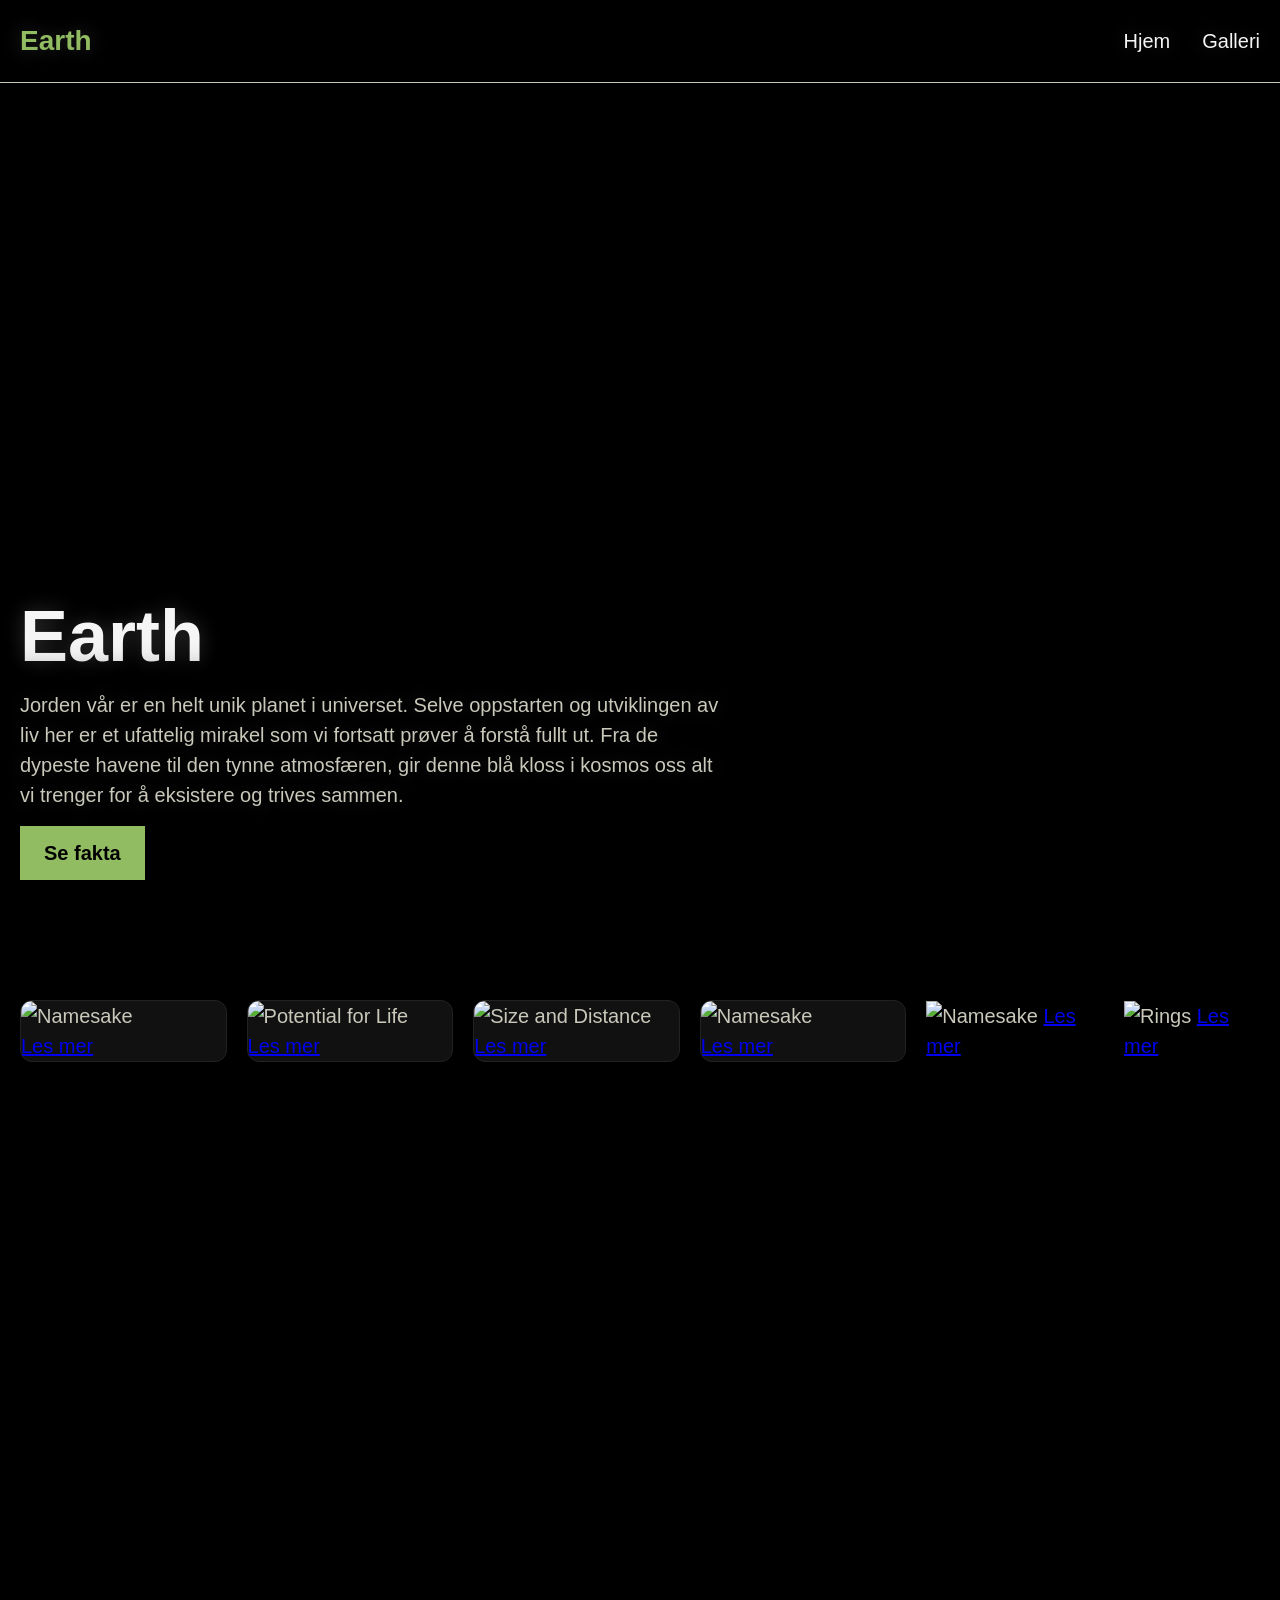
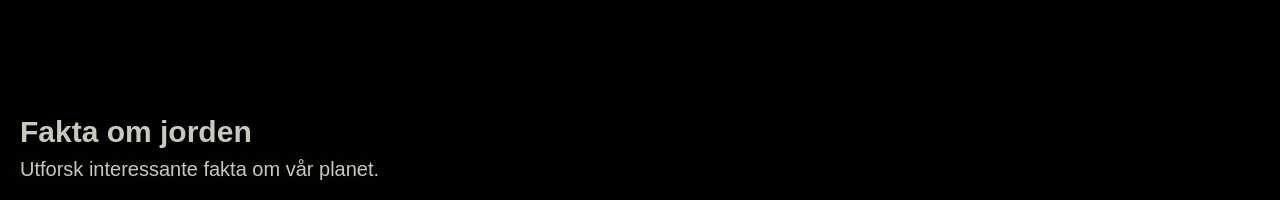
==== index.html @ 959f9c46 "Initial commit" ====
<!DOCTYPE html>
<html lang="en">
<head>
    <meta charset="UTF-8">
    <meta name="viewport" content="width=device-width, initial-scale=1.0">
    <title>Planets web</title>
    <link rel="stylesheet" href="style.css">
    <link rel="preconnect" href="https://fonts.googleapis.com">
    <link rel="preconnect" href="https://fonts.gstatic.com" crossorigin>
    <link href="https://fonts.googleapis.com/css2?family=Bebas+Neue&display=swap" rel="stylesheet">
</head>
<body>
    <header id="home">
            <div class="content">
                <a class="logo" href="#home">Earth</a>
                <nav>
                    <ul class="menu">
                        <li><a href="#home">Hjem</a></li>
                        <li><a href="#gallery">Galleri</a></li>
                    </ul>
                </nav>
            </div>
    </header>
    <main class="">
      <section class="hero">
        <div class="content">
            <h1>Earth</h1>
            <p>
                Jorden vår er en helt unik planet i universet. Selve oppstarten og 
                utviklingen av liv her er et ufattelig mirakel som vi fortsatt prøver 
                å forstå fullt ut. Fra de dypeste havene til den tynne atmosfæren, 
                gir denne blå kloss i kosmos oss alt vi trenger for å eksistere 
                og trives sammen.
            </p>
            <a class="button" href="#gallery">Se fakta</a>
        </div>
      </section>

      <section class="factscroll">
        <div class="content">

          <div class="facts-carousel">

            <article class="fact-card">
                <img src="images/ocean.jpg" alt="Namesake">
                <a href="#oceans">Les mer</a>
            </article>

            <article class="fact-card">
                <img src="images/ocean.jpg" alt="Potential for Life">
                <a href="#oceans">Les mer</a>
            </article>

            <article class="fact-card">
                <img src="images/ocean.jpg" alt="Size and Distance">
                <a href="#oceans">Les mer</a>
            </article>

            <article class="fact-card">
                <img src="images/ocean.jpg" alt="Namesake">
                <a href="#oceans">Les mer</a>
            </article>

            <article class="Moons">
                <img src="images/ocean.jpg" alt="Namesake">
                <a href="#oceans">Les mer</a>
            </article>

            <article class="Moons">
                <img src="images/ocean.jpg" alt="Rings">
                <a href="#oceans">Les mer</a>
            </article>

        </div>

        <div class="factscroll-info">
            <h2>Fakta om jorden</h2>
            <p>Utforsk interessante fakta om vår planet.</p>
        </div>

       </div>
    </section>
    </main>
</body>
</html>
---- style.css ----
* {
    margin: 0;
    padding: 0;
    box-sizing: border-box;
}

:root{
--background: rgba(0, 0, 0, 1);
--text: #c9c8bb;
--main1: #92BC62;
--main2: #f5f5f5;
--space: 20px;
}

html {
    scroll-behavior: smooth;
}


body {
   
    background-color: var(--background);
    color: var(--text);
    font-family: "Babas Neue", sans-serif;
    font-size: 20px;
    line-height: 1.5;
}

.content {
   max-width: 1600px;
    width: 100%;
    padding: 0 20px;
    margin: 0 auto;
}

header {
    position: fixed;
    left: 0;
    top: 0;
    width: 100%;

    z-index: 100;

    background: rgba(0, 0, 0, 0.15);
    backdrop-filter: blur(10px);
    -webkit-backdrop-filter: blur(10px);

    border-bottom: 1px solid var(--text);
}

header:before {
     content: "";
    position: absolute;

    left: 0;
    bottom: 0;

    width: 100%;
    height: 45%;

    background: linear-gradient(
        to top,
        rgba(0, 0, 0, 0.2),
        rgba(0, 0, 0, 0)
    );
}


header .content {
    text-shadow: 0 0 20px rgba(255,255,255,0.2);
    display: flex;
    justify-content: space-between;
    align-items: center;
    padding: var(--space);
}

.logo{
    color: var(--main1);
    font-size: 28px;
    font-weight: 700;
    text-decoration: none;
}

.menu{
    display: flex;
    gap: 32px;
    list-style: none;
}

.menu a{
    color: var(--main2);
    text-decoration: none;
}

.hero {
    min-height: 100vh;

    background-image: url("images/earthhero.jpg");
    background-repeat: no-repeat;
    background-position: center bottom;
    background-size: cover;
    
}

.hero .content{
    min-height: 100vh;
    padding-top: 100px;
    padding: var(--space);

    display: flex;
    flex-direction: column;
    justify-content: flex-end;

    background: linear-gradient(
    to top,
    rgba(0,0,0,1) 1%,
    rgba(0,0,0,0.5) 15%,
    rgba(0,0,0,0.3) 30%,
    rgba(0,0,0,0) 50%
   );
}

.hero p {
    position: relative;
    max-width: 700px;
    z-index: 5;
}

.hero p::before {
    content: "";
    position: absolute;
    inset: -15px;

    background: rgba(0, 0, 0, 0.5);

    filter: blur(15px);

    z-index: -1;
}

h1, h2 {
    font-family: "Babas Neue", sans-serif,
    'Times New Roman', Times, serif;
}

h1{
    text-shadow: 0 0 20px rgba(255,255,255,0.2);
    color: var(--main2);
    font-size: 72px;
}

p{
    text-shadow: 0 0 20px rgba(255,255,255,0.2);
    margin: 0 0 16px;
}

.label {
    color: var(--main1);
    font-weight: 700;
}

.button{
    align-self: flex-start;
    display: inline-block;
    padding: 12px 24px;
    background-color: var(--main1);
    color: var(--background);
    font-weight: 700;
    text-decoration: none;
    Z-index: 5;
}

.factscroll {
    min-height: 100vh;
    
    background-color: var(--background);
}
.factscroll .content {
    min-height: 100vh;
    display: flex;
    flex-direction: column;
    justify-content: space-between;
}

.facts-carousel {
    display: flex;
    align-items: center;
    gap: 20px;

    padding-top: 100px;
}

.fact-card {
    width: 220px;

    background: #111;
    border: 1px solid #222;
    border-radius: 12px;
    display: flex;
    flex-direction: column;
    justify-content: space-between;

    overflow: hidden;
}
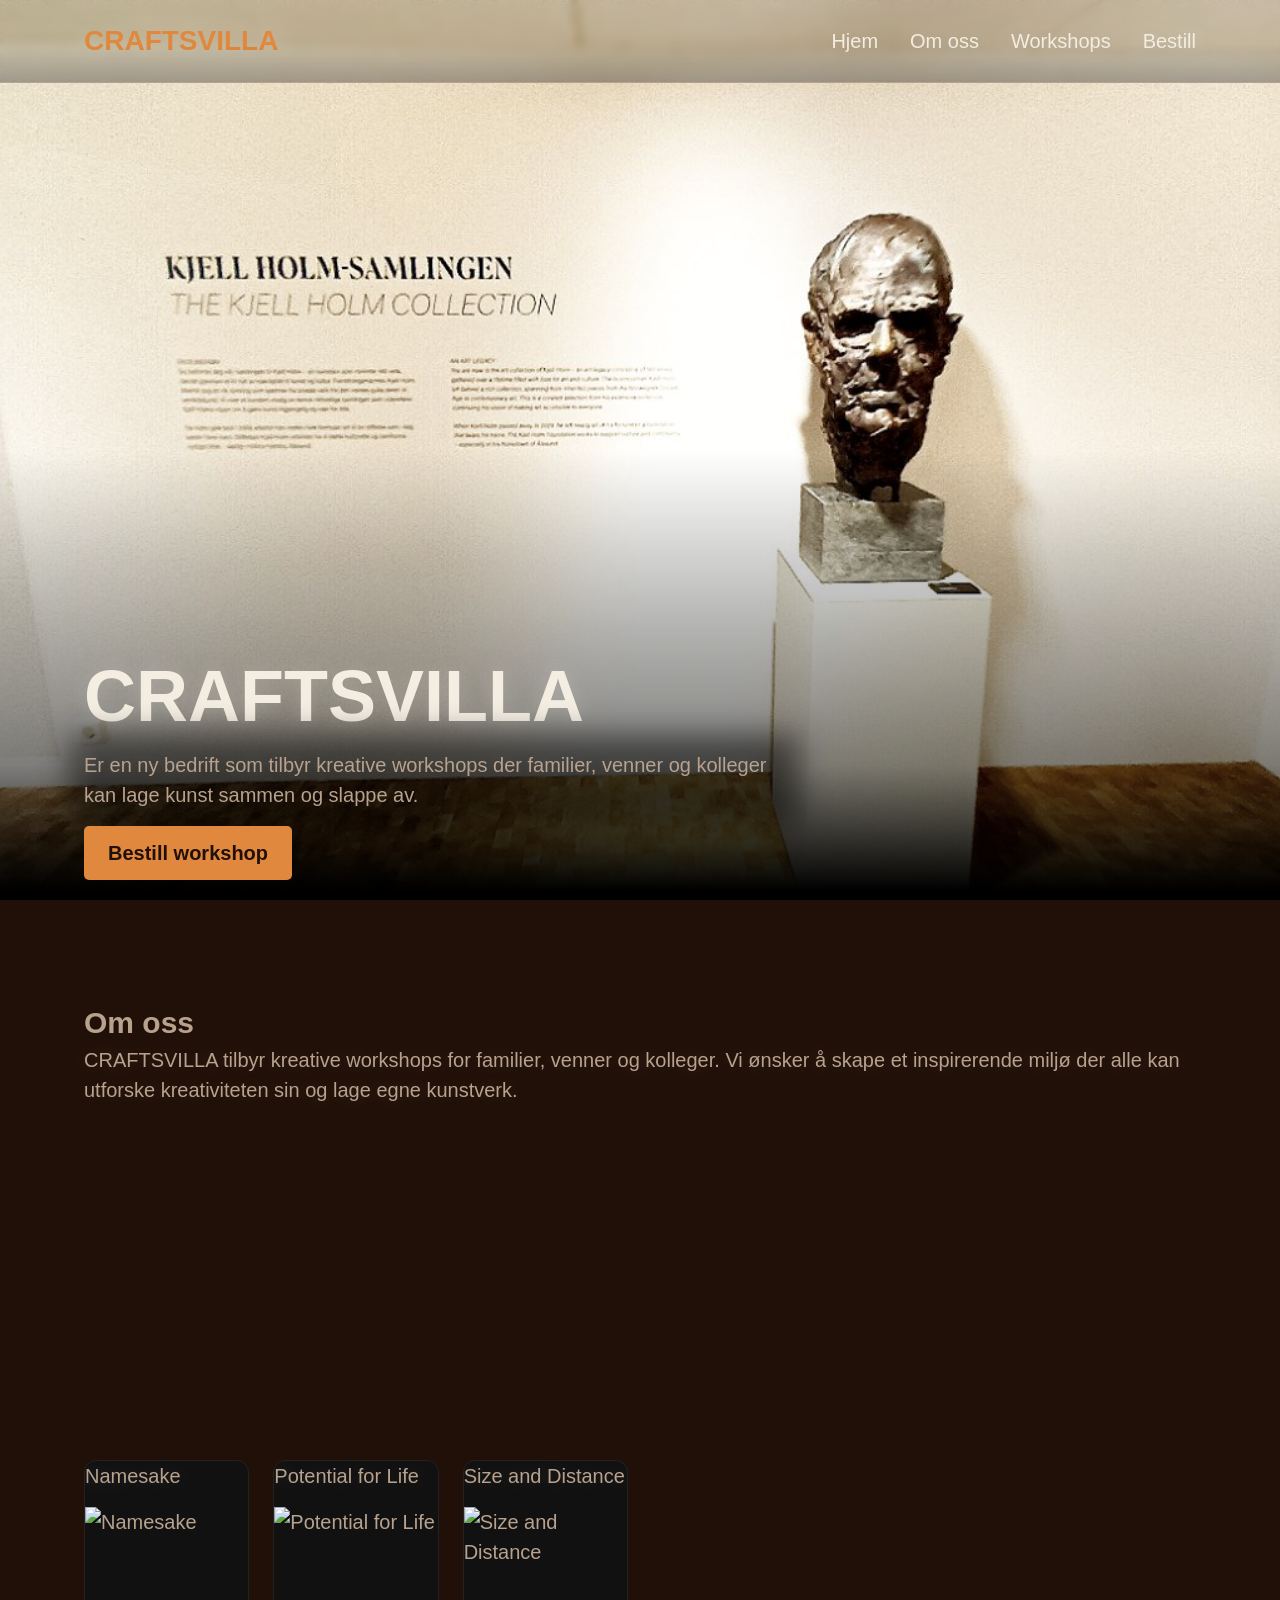
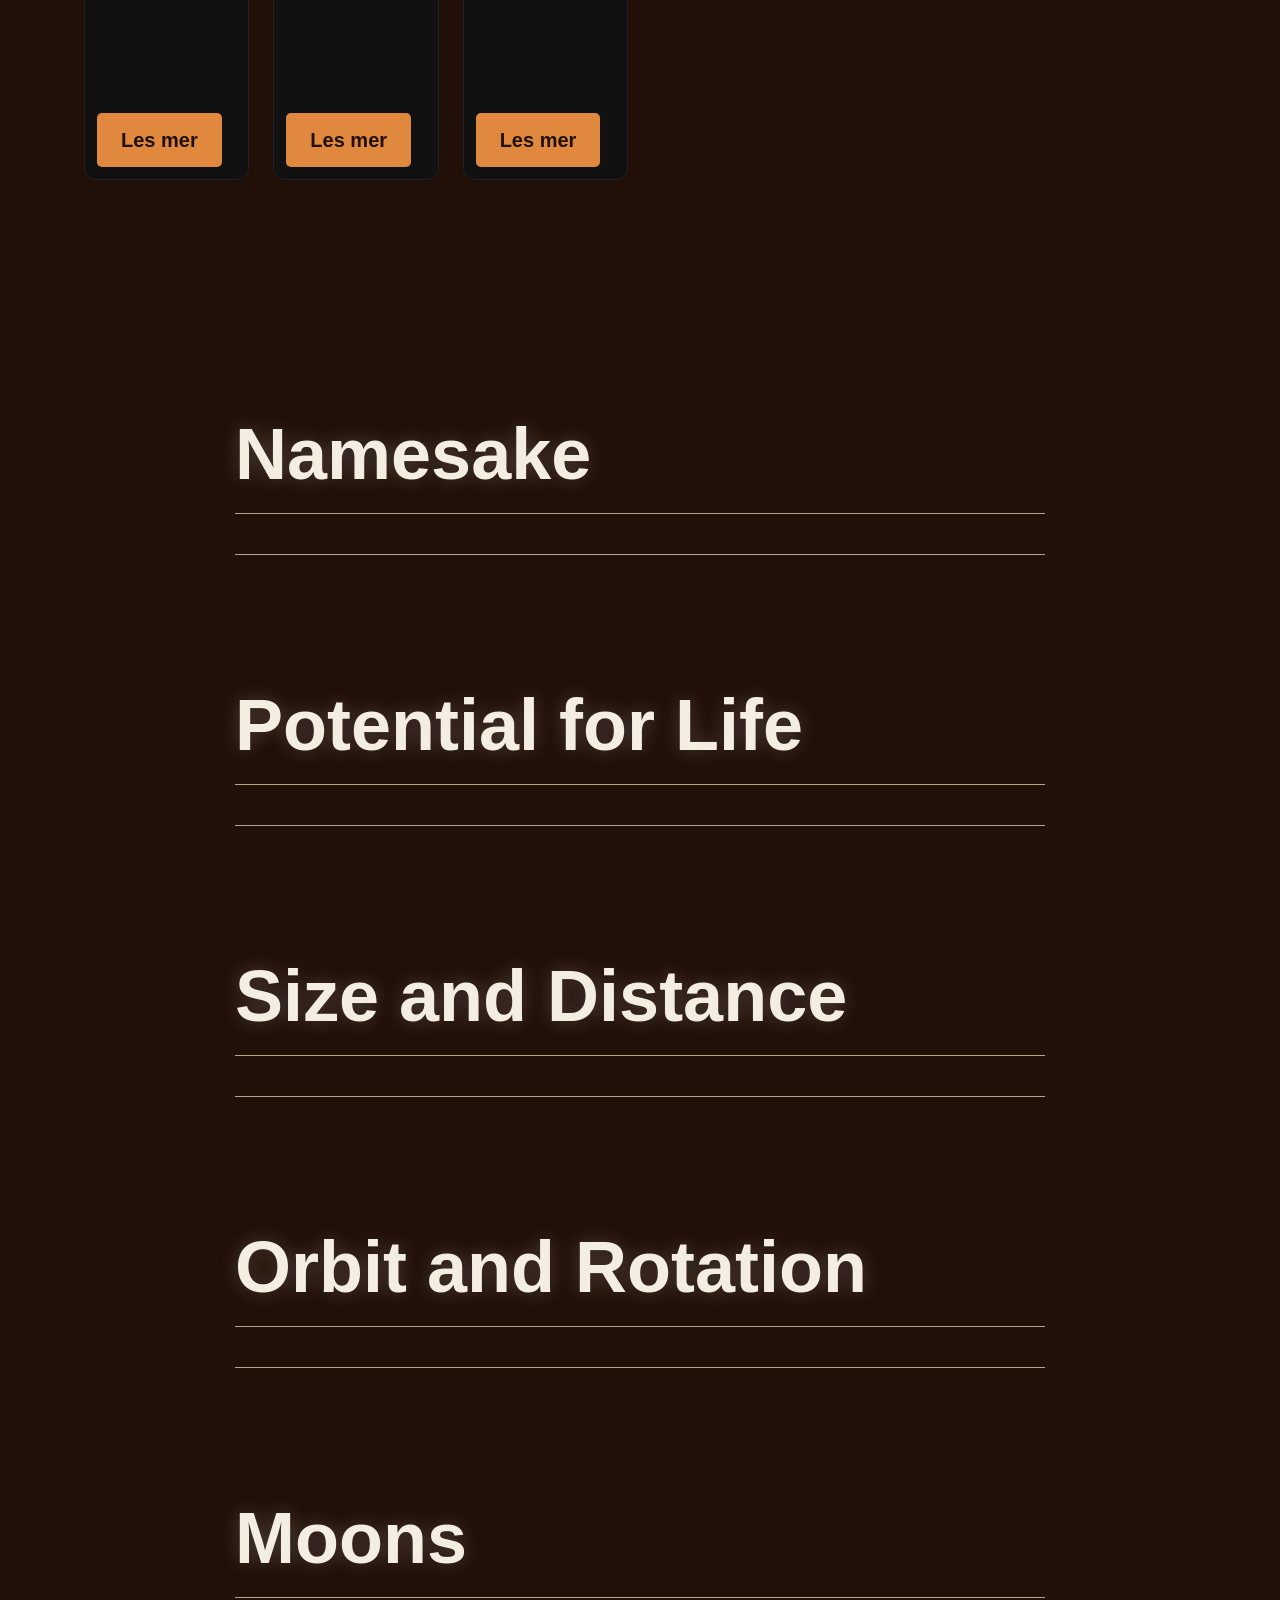
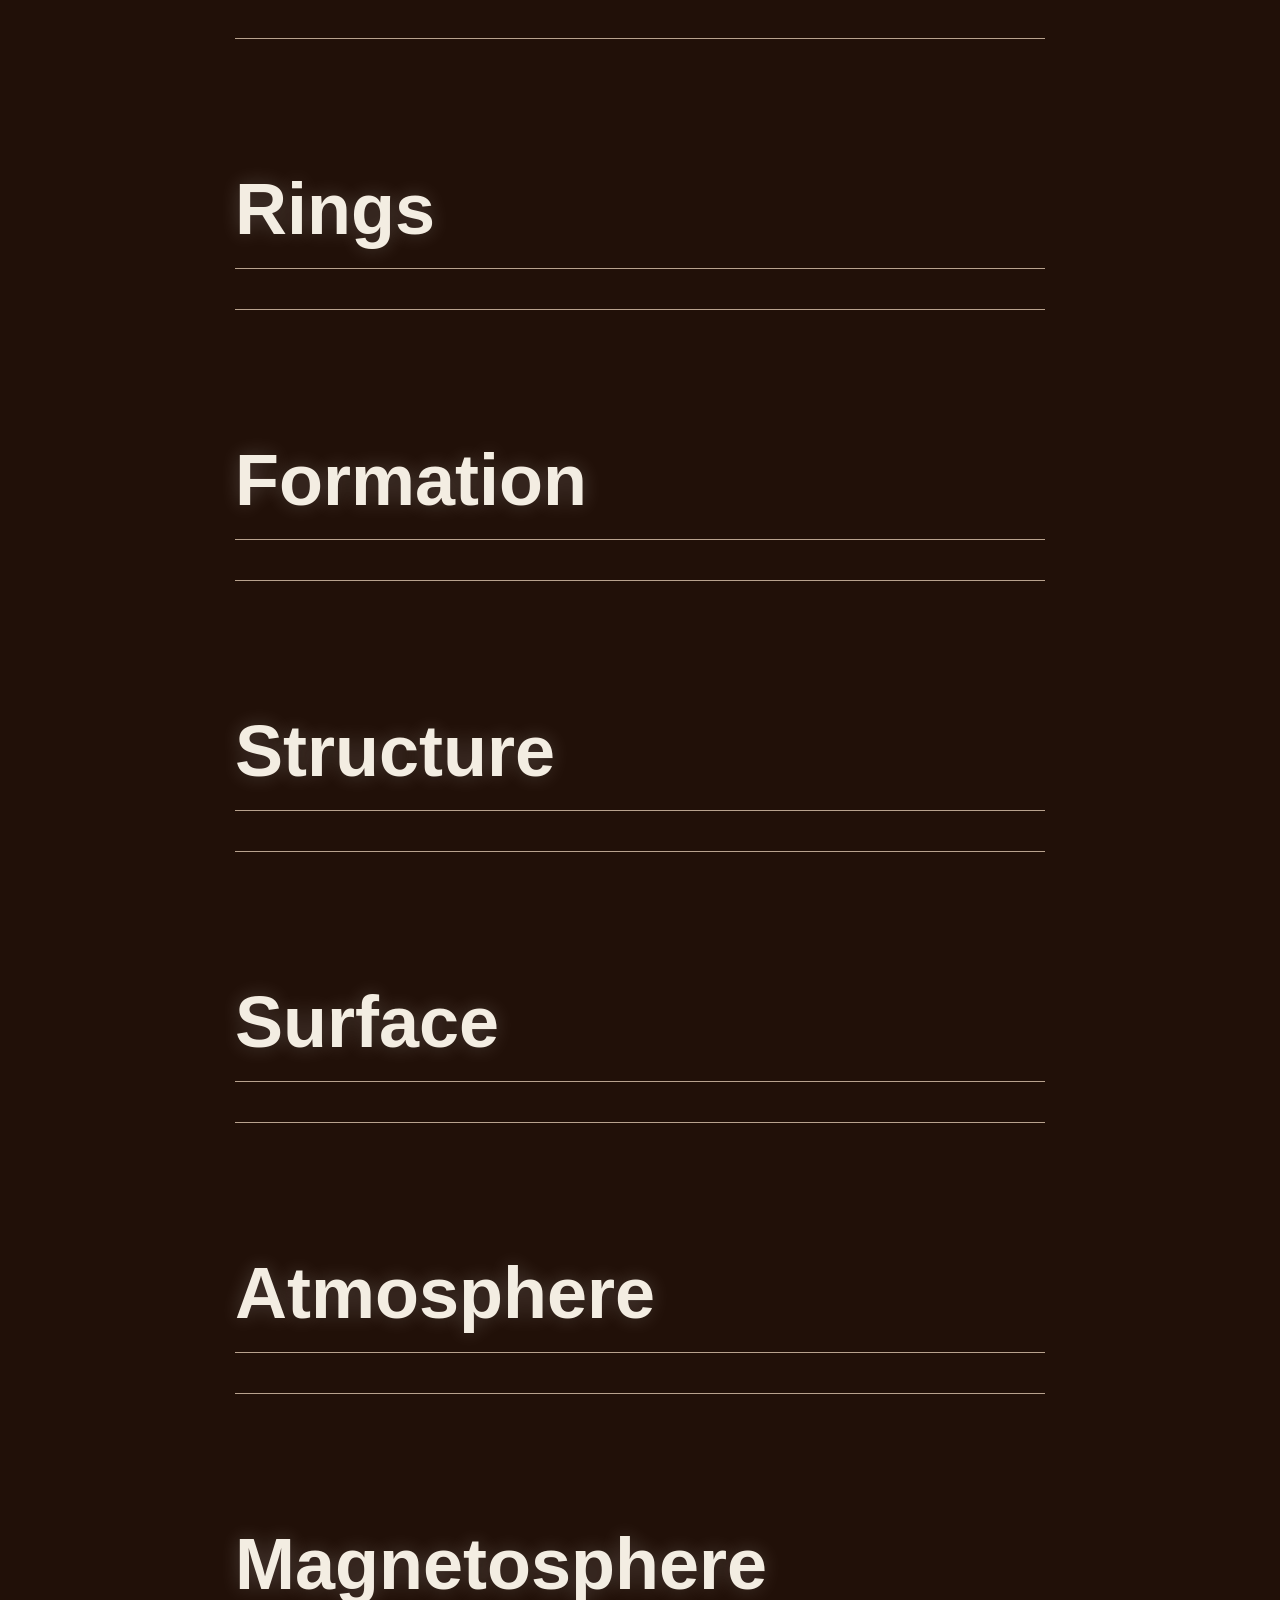
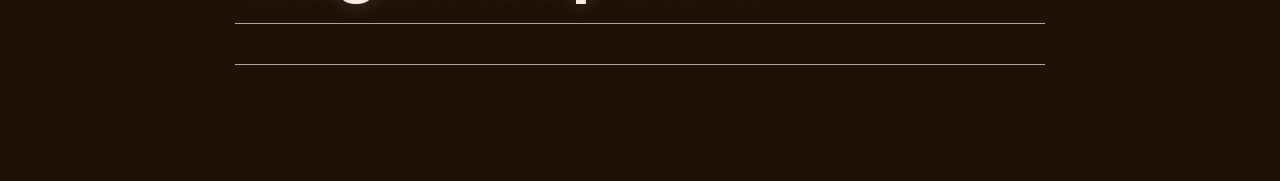
==== commit 9b4902c7: "fqefef" ====
--- a/index.html
+++ b/index.html
@@ -10,75 +10,150 @@
     <link href="https://fonts.googleapis.com/css2?family=Bebas+Neue&display=swap" rel="stylesheet">
 </head>
 <body>
-    <header id="home">
+    <header>
             <div class="content">
-                <a class="logo" href="#home">Earth</a>
-                <nav>
+                <a class="logo" href="#home">CRAFTSVILLA</a>
+                <nav> 
                     <ul class="menu">
                         <li><a href="#home">Hjem</a></li>
-                        <li><a href="#gallery">Galleri</a></li>
+                        <li><a href="#about">Om oss</a></li>
+                        <li><a href="#workshops">Workshops</a></li>
+                        <li><a href="order.html">Bestill</a></li>
                     </ul>
                 </nav>
             </div>
     </header>
+
     <main class="">
-      <section class="hero">
+      <section class="hero" id="home">
         <div class="content">
-            <h1>Earth</h1>
+            <h1>CRAFTSVILLA</h1>
             <p>
-                Jorden vår er en helt unik planet i universet. Selve oppstarten og 
-                utviklingen av liv her er et ufattelig mirakel som vi fortsatt prøver 
-                å forstå fullt ut. Fra de dypeste havene til den tynne atmosfæren, 
-                gir denne blå kloss i kosmos oss alt vi trenger for å eksistere 
-                og trives sammen.
+                Er en ny bedrift som tilbyr kreative workshops der familier, 
+                venner og kolleger kan lage kunst sammen og slappe av.
             </p>
-            <a class="button" href="#gallery">Se fakta</a>
+            <a class="button" href="order.html">Bestill workshop</a>
         </div>
       </section>
 
-      <section class="factscroll">
+    <section class="factscroll" id="about">
+        
         <div class="content">
+
+            <div class="factscroll-info">
+                <h2>Om oss</h2>
+                <p> 
+                    CRAFTSVILLA tilbyr kreative workshops for familier,
+                    venner og kolleger. Vi ønsker å skape et inspirerende
+                    miljø der alle kan utforske kreativiteten sin og lage
+                    egne kunstverk.
+                </p>
+            </div>
 
           <div class="facts-carousel">
 
             <article class="fact-card">
-                <img src="images/ocean.jpg" alt="Namesake">
-                <a href="#oceans">Les mer</a>
+                <p>Namesake</p>
+                <img src="images/1.jpg" alt="Namesake">
+                <a href="#namesake" class="button">Les mer</a>
             </article>
 
             <article class="fact-card">
-                <img src="images/ocean.jpg" alt="Potential for Life">
-                <a href="#oceans">Les mer</a>
+                <p>Potential for Life</p>
+                <img src="images/2.jpg" alt="Potential for Life">
+                <a href="#potential" class="button">Les mer</a>
             </article>
 
             <article class="fact-card">
-                <img src="images/ocean.jpg" alt="Size and Distance">
-                <a href="#oceans">Les mer</a>
-            </article>
-
-            <article class="fact-card">
-                <img src="images/ocean.jpg" alt="Namesake">
-                <a href="#oceans">Les mer</a>
-            </article>
-
-            <article class="Moons">
-                <img src="images/ocean.jpg" alt="Namesake">
-                <a href="#oceans">Les mer</a>
-            </article>
-
-            <article class="Moons">
-                <img src="images/ocean.jpg" alt="Rings">
-                <a href="#oceans">Les mer</a>
+                <p>Size and Distance</p>
+                <img src="images/3.jpg" alt="Size and Distance">
+                <a href="#size" class="button">Les mer</a>
             </article>
 
         </div>
+       </div>
+    </section>
+    
+    <section class="paragraphs">
+      <div class="content">
 
-        <div class="factscroll-info">
-            <h2>Fakta om jorden</h2>
-            <p>Utforsk interessante fakta om vår planet.</p>
+        <div id="namesake">
+            <h1>Namesake</h1>
+            <p>
+                
+            </p>
         </div>
 
-       </div>
+        <div id="potential">
+            <h1>Potential for Life</h1>
+            <p>
+          
+            </p>
+        </div>
+
+        <div  id="size">
+            <h1>Size and Distance</h1>
+            <p>
+          
+            </p>
+        </div>
+
+        <div id="orbit">
+            <h1>Orbit and Rotation</h1>
+            <p>
+         
+            </p>
+        </div>
+
+          <div id="moons">
+            <h1>Moons</h1>
+            <p>
+              
+            </p>
+        </div>
+
+        <div id="rings">
+            <h1>Rings</h1>
+            <p>
+             
+            </p>
+        </div>
+
+        <div id="formation">
+            <h1>Formation</h1>
+            <p>
+              
+            </p>
+        </div>
+
+        <div id="structure">
+            <h1>Structure</h1>
+            <p>
+              
+            </p>
+        </div>
+
+        <div id="surface">
+            <h1>Surface</h1>
+            <p>
+               
+            </p>
+        </div>
+
+        <div id="atmosphere">
+            <h1>Atmosphere</h1>
+            <p>
+               
+        </div>   
+
+        <div id="magnetosphere">
+            <h1>Magnetosphere</h1>
+            <p>
+               
+            </p>
+        </div>
+
+      </div>
     </section>
     </main>
 </body>
--- a/style.css
+++ b/style.css
@@ -2,13 +2,12 @@
     margin: 0;
     padding: 0;
     box-sizing: border-box;
-}
-
+ }
 :root{
---background: rgba(0, 0, 0, 1);
---text: #c9c8bb;
---main1: #92BC62;
---main2: #f5f5f5;
+--background: #211008;
+--text: #b8a28e;
+--main1: #E0893E;
+--main2: #F3EDE2;
 --space: 20px;
 }
 
@@ -27,7 +26,7 @@
 }
 
 .content {
-   max-width: 1600px;
+    max-width: 90%;
     width: 100%;
     padding: 0 20px;
     margin: 0 auto;
@@ -42,14 +41,14 @@
     z-index: 100;
 
     background: rgba(0, 0, 0, 0.15);
-    backdrop-filter: blur(10px);
-    -webkit-backdrop-filter: blur(10px);
+    backdrop-filter: blur(5px);
+    -webkit-backdrop-filter: blur(5px);  /* note: same comand as backdrop-filter but for safari */
 
     border-bottom: 1px solid var(--text);
 }
 
 header:before {
-     content: "";
+    content: "";
     position: absolute;
 
     left: 0;
@@ -93,31 +92,31 @@
 }
 
 .hero {
-    min-height: 100vh;
-
-    background-image: url("images/earthhero.jpg");
-    background-repeat: no-repeat;
-    background-position: center bottom;
-    background-size: cover;
-    
-}
-
-.hero .content{
-    min-height: 100vh;
-    padding-top: 100px;
-    padding: var(--space);
-
-    display: flex;
-    flex-direction: column;
-    justify-content: flex-end;
-
-    background: linear-gradient(
+   
+    background-image: 
+    linear-gradient(
     to top,
     rgba(0,0,0,1) 1%,
     rgba(0,0,0,0.5) 15%,
     rgba(0,0,0,0.3) 30%,
     rgba(0,0,0,0) 50%
-   );
+    ),
+    url("images/heroimg.jpg");
+    
+    background-repeat: no-repeat;
+    background-position: center bottom;
+    background-size: cover;
+    
+}
+
+.hero .content{
+    min-height: 100vh;
+
+    padding: var(--space);
+
+    display: flex;
+    flex-direction: column;
+    justify-content: flex-end;
 }
 
 .hero p {
@@ -168,37 +167,93 @@
     font-weight: 700;
     text-decoration: none;
     Z-index: 5;
+    border-radius: 5px;
 }
 
 .factscroll {
-    min-height: 100vh;
+    min-height: 50vh;
     
     background-color: var(--background);
+
+    position: relative; 
 }
 .factscroll .content {
     min-height: 100vh;
     display: flex;
     flex-direction: column;
     justify-content: space-between;
+    padding-top: 100px; 
+    padding-bottom: 20px;
 }
 
 .facts-carousel {
-    display: flex;
-    align-items: center;
-    gap: 20px;
-
-    padding-top: 100px;
+    display: grid;
+    grid-template-columns: repeat(6, 1fr);  
+    gap: 24px;
 }
 
 .fact-card {
-    width: 220px;
-
+    height: 320px;
     background: #111;
     border: 1px solid #222;
     border-radius: 12px;
     display: flex;
     flex-direction: column;
+    overflow: hidden;
+}
+
+.fact-card h3 { 
+    height: 3.2em; 
+    margin: 0; 
+    padding: 8px 12px; 
+    overflow-wrap: anywhere; 
+}
+.fact-card img { 
+    width: 100%; 
+    height: 160px; 
+    object-fit: cover; 
+    display: block; 
+}
+
+.fact-card .button {
+    margin: auto 12px 12px;
+    align-self: flex-start;
+    padding: 12px 24px;
+
+    background: var(--main1);
+    color: var(--background);
+
+    font-weight: 700;
+    text-decoration: none;
+
+    border-radius: 5px;
+}
+
+.paragraphs{
+    background-color: var(--background);
+    padding: 80px 28px;
+}
+
+.paragraphs .content{
+    max-width: 850px;      
+    margin: 0 auto;  
+
+    display: flex;
+    flex-direction: column;
     justify-content: space-between;
-
-    overflow: hidden;
+    padding: var(--space);
+    
+}
+
+.paragraphs .content > div > p {
+    padding-top: 20px;
+    padding-bottom: 20px;
+    border-top: 1px solid var(--text);
+    border-bottom: 1px solid var(--text);
+}
+
+.paragraphs .content > div > h1 {
+    padding-top: 100px;
+    padding-bottom: 5px;
+ 
 }
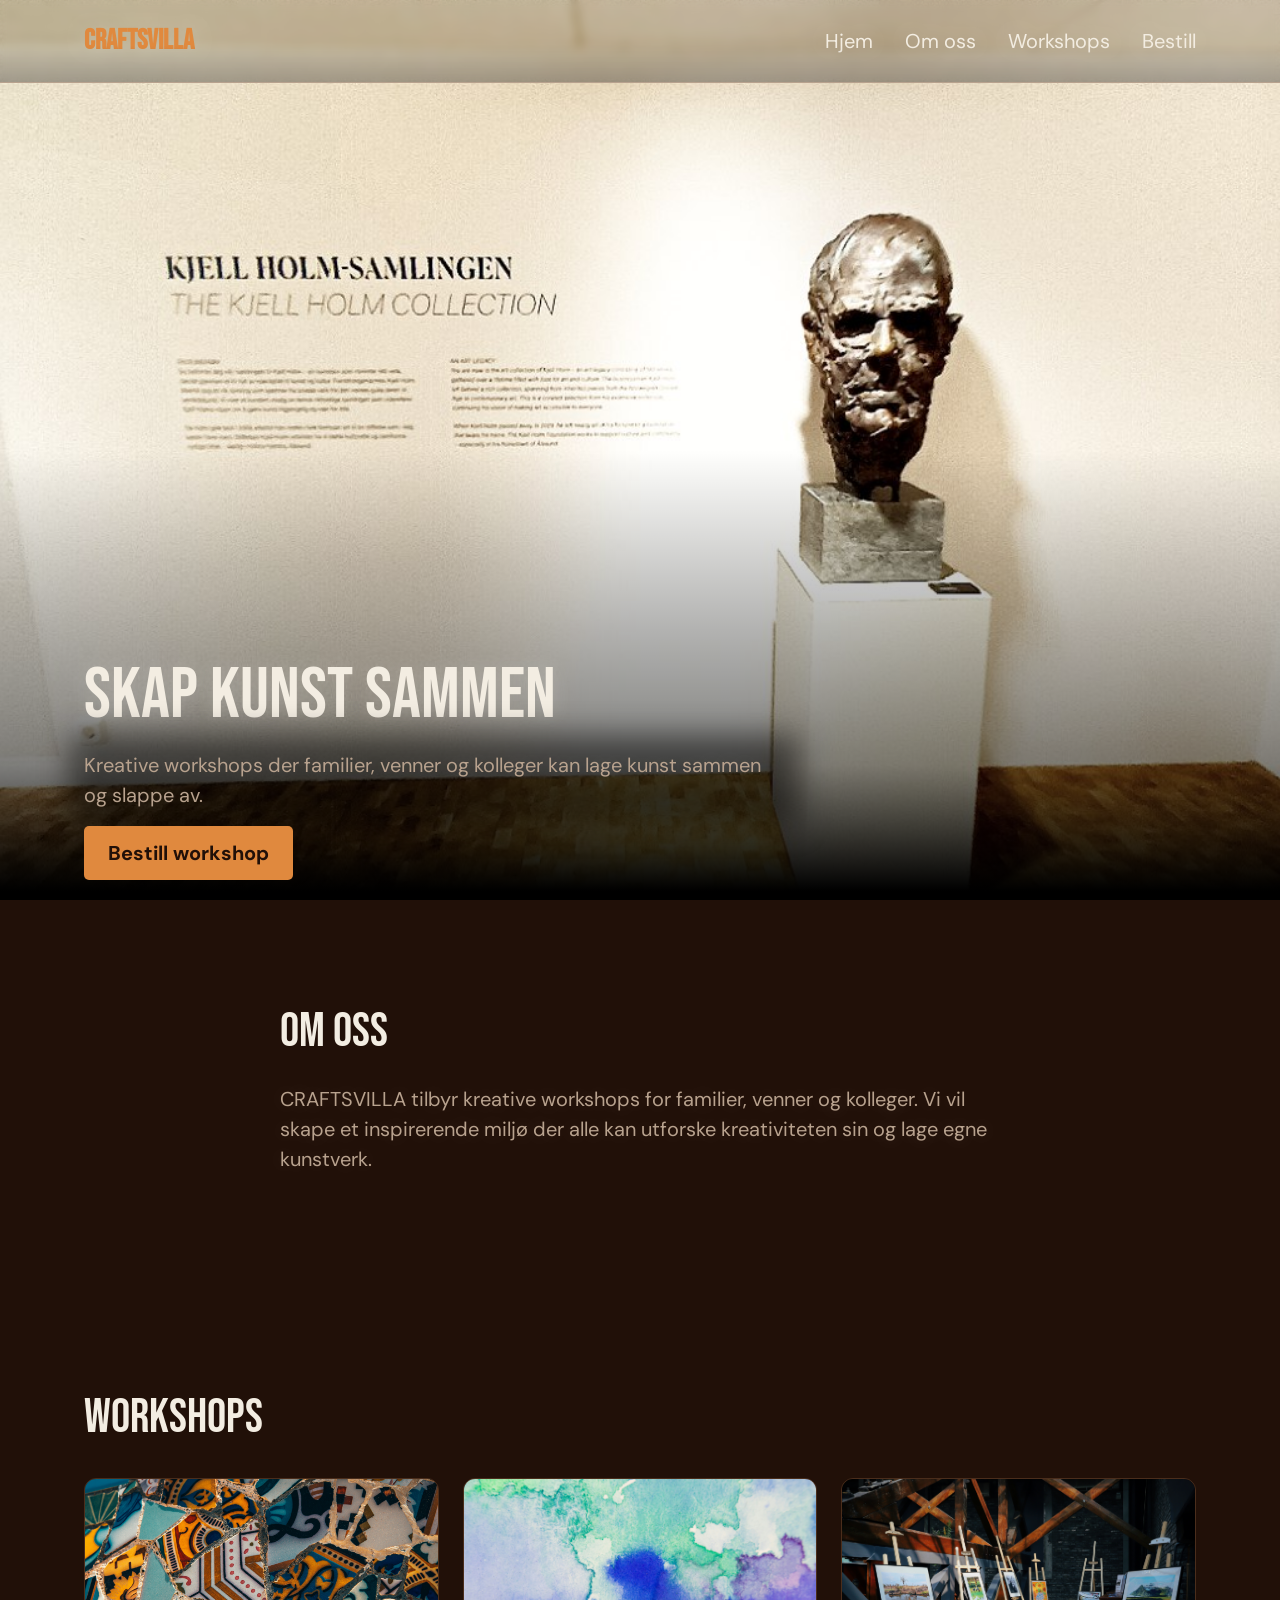
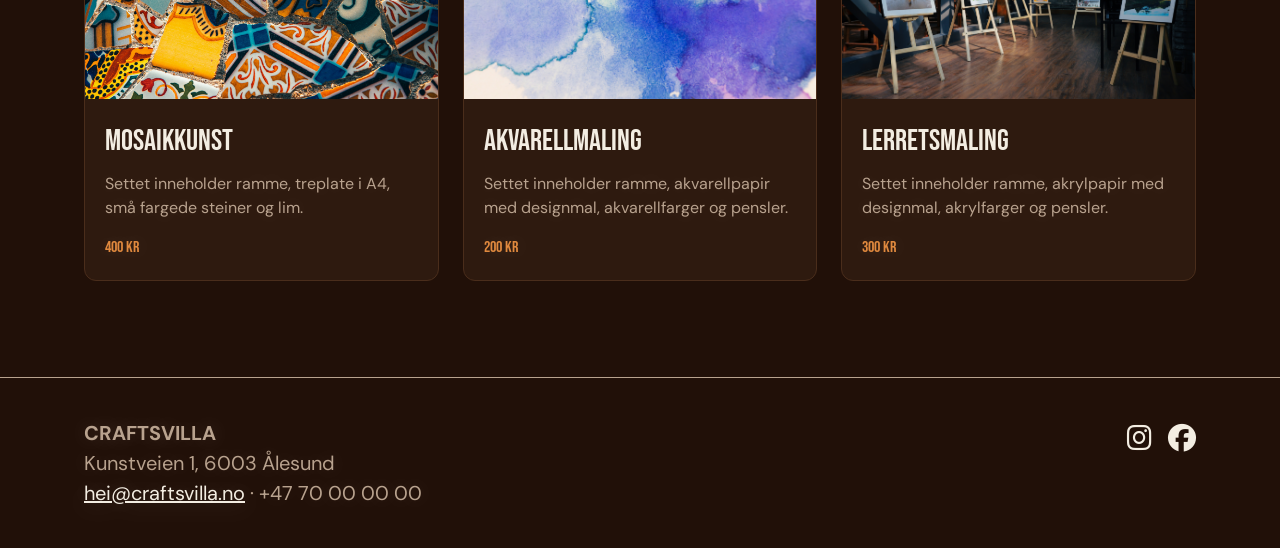
==== commit 8333034b: "update" ====
--- a/index.html
+++ b/index.html
@@ -1,160 +1,87 @@
 <!DOCTYPE html>
-<html lang="en">
+<html lang="nb">
 <head>
-    <meta charset="UTF-8">
-    <meta name="viewport" content="width=device-width, initial-scale=1.0">
-    <title>Planets web</title>
-    <link rel="stylesheet" href="style.css">
-    <link rel="preconnect" href="https://fonts.googleapis.com">
-    <link rel="preconnect" href="https://fonts.gstatic.com" crossorigin>
-    <link href="https://fonts.googleapis.com/css2?family=Bebas+Neue&display=swap" rel="stylesheet">
+  <meta charset="UTF-8">
+  <meta name="viewport" content="width=device-width, initial-scale=1.0">
+  <link href="https://fonts.googleapis.com/css2?family=Bebas+Neue&family=DM+Sans:wght@400;700&display=swap" rel="stylesheet">
+  <link rel="stylesheet" href="https://cdnjs.cloudflare.com/ajax/libs/font-awesome/6.4.0/css/all.min.css">
+  <link rel="stylesheet" href="style.css">
+  <title>CRAFTSVILLA</title>
 </head>
 <body>
-    <header>
-            <div class="content">
-                <a class="logo" href="#home">CRAFTSVILLA</a>
-                <nav> 
-                    <ul class="menu">
-                        <li><a href="#home">Hjem</a></li>
-                        <li><a href="#about">Om oss</a></li>
-                        <li><a href="#workshops">Workshops</a></li>
-                        <li><a href="order.html">Bestill</a></li>
-                    </ul>
-                </nav>
-            </div>
-    </header>
-
-    <main class="">
-      <section class="hero" id="home">
-        <div class="content">
-            <h1>CRAFTSVILLA</h1>
-            <p>
-                Er en ny bedrift som tilbyr kreative workshops der familier, 
-                venner og kolleger kan lage kunst sammen og slappe av.
-            </p>
-            <a class="button" href="order.html">Bestill workshop</a>
-        </div>
-      </section>
-
-    <section class="factscroll" id="about">
-        
-        <div class="content">
-
-            <div class="factscroll-info">
-                <h2>Om oss</h2>
-                <p> 
-                    CRAFTSVILLA tilbyr kreative workshops for familier,
-                    venner og kolleger. Vi ønsker å skape et inspirerende
-                    miljø der alle kan utforske kreativiteten sin og lage
-                    egne kunstverk.
-                </p>
-            </div>
-
-          <div class="facts-carousel">
-
-            <article class="fact-card">
-                <p>Namesake</p>
-                <img src="images/1.jpg" alt="Namesake">
-                <a href="#namesake" class="button">Les mer</a>
-            </article>
-
-            <article class="fact-card">
-                <p>Potential for Life</p>
-                <img src="images/2.jpg" alt="Potential for Life">
-                <a href="#potential" class="button">Les mer</a>
-            </article>
-
-            <article class="fact-card">
-                <p>Size and Distance</p>
-                <img src="images/3.jpg" alt="Size and Distance">
-                <a href="#size" class="button">Les mer</a>
-            </article>
-
-        </div>
-       </div>
-    </section>
-    
-    <section class="paragraphs">
+  <header>
+    <div class="content">
+      <a class="logo" href="index.html">CRAFTSVILLA</a>
+      <nav>
+        <ul class="menu">
+          <li><a href="index.html">Hjem</a></li>
+          <li><a href="index.html#about">Om oss</a></li>
+          <li><a href="index.html#workshops">Workshops</a></li>
+          <li><a href="order.html">Bestill</a></li>
+        </ul>
+      </nav>
+    </div>
+  </header>
+  <main>
+    <section class="hero" id="home">
       <div class="content">
-
-        <div id="namesake">
-            <h1>Namesake</h1>
-            <p>
-                
-            </p>
-        </div>
-
-        <div id="potential">
-            <h1>Potential for Life</h1>
-            <p>
-          
-            </p>
-        </div>
-
-        <div  id="size">
-            <h1>Size and Distance</h1>
-            <p>
-          
-            </p>
-        </div>
-
-        <div id="orbit">
-            <h1>Orbit and Rotation</h1>
-            <p>
-         
-            </p>
-        </div>
-
-          <div id="moons">
-            <h1>Moons</h1>
-            <p>
-              
-            </p>
-        </div>
-
-        <div id="rings">
-            <h1>Rings</h1>
-            <p>
-             
-            </p>
-        </div>
-
-        <div id="formation">
-            <h1>Formation</h1>
-            <p>
-              
-            </p>
-        </div>
-
-        <div id="structure">
-            <h1>Structure</h1>
-            <p>
-              
-            </p>
-        </div>
-
-        <div id="surface">
-            <h1>Surface</h1>
-            <p>
-               
-            </p>
-        </div>
-
-        <div id="atmosphere">
-            <h1>Atmosphere</h1>
-            <p>
-               
-        </div>   
-
-        <div id="magnetosphere">
-            <h1>Magnetosphere</h1>
-            <p>
-               
-            </p>
-        </div>
-
+        <h1>Skap kunst sammen</h1>
+        <p>Kreative workshops der familier, venner og kolleger kan lage kunst sammen og slappe av.</p>
+        <a class="button" href="order.html">Bestill workshop</a>
       </div>
     </section>
-    </main>
+ 
+    <section class="section about" id="about">
+      <div class="content">
+        <h2>Om oss</h2>
+        <p>CRAFTSVILLA tilbyr kreative workshops for familier, venner og kolleger. Vi vil skape et inspirerende miljø der alle kan utforske kreativiteten sin og lage egne kunstverk.</p>
+      </div>
+    </section>
+ 
+    <section class="section workshops" id="workshops">
+      <div class="content">
+        <h2>Workshops</h2>
+        <div class="workshop-grid">
+          <article class="workshop-card">
+            <img src="images/mosaikk.jpg" alt="Mosaikkunst">
+            <div class="workshop-body">
+              <h3>Mosaikkunst</h3>
+              <p>Settet inneholder ramme, treplate i A4, små fargede steiner og lim.</p>
+              <p class="price">400 kr</p>
+            </div>
+          </article>
+          <article class="workshop-card">
+            <img src="images/akvarell.jpg" alt="Akvarellmaling">
+            <div class="workshop-body">
+              <h3>Akvarellmaling</h3>
+              <p>Settet inneholder ramme, akvarellpapir med designmal, akvarellfarger og pensler.</p>
+              <p class="price">200 kr</p>
+            </div>
+          </article>
+          <article class="workshop-card">
+            <img src="images/lerret.jpg" alt="Lerretsmaling">
+            <div class="workshop-body">
+              <h3>Lerretsmaling</h3>
+              <p>Settet inneholder ramme, akrylpapir med designmal, akrylfarger og pensler.</p>
+              <p class="price">300 kr</p>
+            </div>
+          </article>
+        </div>
+      </div>
+    </section>
+  </main>
+  <footer>
+    <div class="content">
+      <div>
+        <p><strong>CRAFTSVILLA</strong></p>
+        <p>Kunstveien 1, 6003 Ålesund</p>
+        <p><a href="mailto:hei@craftsvilla.no">hei@craftsvilla.no</a> · +47 70 00 00 00</p>
+      </div>
+      <ul class="socials">
+        <li><a href="https://instagram.com"><i class="fa-brands fa-instagram"></i></a></li>
+        <li><a href="https://facebook.com"><i class="fa-brands fa-facebook"></i></a></li>
+      </ul>
+    </div>
+  </footer>
 </body>
 </html>
--- a/style.css
+++ b/style.css
@@ -10,61 +10,61 @@
 --main2: #F3EDE2;
 --space: 20px;
 }
-
+ 
 html {
     scroll-behavior: smooth;
 }
-
-
+ 
+ 
 body {
    
     background-color: var(--background);
     color: var(--text);
-    font-family: "Babas Neue", sans-serif;
+    font-family: "DM Sans", sans-serif;
     font-size: 20px;
     line-height: 1.5;
 }
-
+ 
 .content {
     max-width: 90%;
     width: 100%;
     padding: 0 20px;
     margin: 0 auto;
 }
-
+ 
 header {
     position: fixed;
     left: 0;
     top: 0;
     width: 100%;
-
+ 
     z-index: 100;
-
+ 
     background: rgba(0, 0, 0, 0.15);
     backdrop-filter: blur(5px);
     -webkit-backdrop-filter: blur(5px);  /* note: same comand as backdrop-filter but for safari */
-
+ 
     border-bottom: 1px solid var(--text);
 }
-
+ 
 header:before {
     content: "";
     position: absolute;
-
+ 
     left: 0;
     bottom: 0;
-
+ 
     width: 100%;
     height: 45%;
-
+ 
     background: linear-gradient(
         to top,
         rgba(0, 0, 0, 0.2),
         rgba(0, 0, 0, 0)
     );
 }
-
-
+ 
+ 
 header .content {
     text-shadow: 0 0 20px rgba(255,255,255,0.2);
     display: flex;
@@ -72,25 +72,26 @@
     align-items: center;
     padding: var(--space);
 }
-
+ 
 .logo{
+    font-family: "Bebas Neue", sans-serif;
     color: var(--main1);
     font-size: 28px;
     font-weight: 700;
     text-decoration: none;
 }
-
+ 
 .menu{
     display: flex;
     gap: 32px;
     list-style: none;
 }
-
+ 
 .menu a{
     color: var(--main2);
     text-decoration: none;
 }
-
+ 
 .hero {
    
     background-image: 
@@ -108,56 +109,62 @@
     background-size: cover;
     
 }
-
+ 
 .hero .content{
     min-height: 100vh;
-
+ 
     padding: var(--space);
-
+ 
     display: flex;
     flex-direction: column;
     justify-content: flex-end;
 }
-
+ 
 .hero p {
     position: relative;
     max-width: 700px;
     z-index: 5;
 }
-
+ 
 .hero p::before {
     content: "";
     position: absolute;
     inset: -15px;
-
+ 
     background: rgba(0, 0, 0, 0.5);
-
+ 
     filter: blur(15px);
-
+ 
     z-index: -1;
 }
-
-h1, h2 {
-    font-family: "Babas Neue", sans-serif,
+ 
+h1, h2, h3 {
+    font-family: "Bebas Neue", sans-serif,
     'Times New Roman', Times, serif;
-}
-
+    font-weight: 400;
+}
+ 
 h1{
     text-shadow: 0 0 20px rgba(255,255,255,0.2);
     color: var(--main2);
     font-size: 72px;
 }
-
+ 
+h2{
+    color: var(--main2);
+    font-size: 48px;
+}
+ 
 p{
     text-shadow: 0 0 20px rgba(255,255,255,0.2);
     margin: 0 0 16px;
 }
-
+ 
 .label {
     color: var(--main1);
     font-weight: 700;
 }
-
+ 
 .button{
     align-self: flex-start;
     display: inline-block;
@@ -169,12 +176,12 @@
     Z-index: 5;
     border-radius: 5px;
 }
-
+ 
 .factscroll {
     min-height: 50vh;
     
     background-color: var(--background);
-
+ 
     position: relative; 
 }
 .factscroll .content {
@@ -185,13 +192,13 @@
     padding-top: 100px; 
     padding-bottom: 20px;
 }
-
+ 
 .facts-carousel {
     display: grid;
     grid-template-columns: repeat(6, 1fr);  
     gap: 24px;
 }
-
+ 
 .fact-card {
     height: 320px;
     background: #111;
@@ -201,7 +208,7 @@
     flex-direction: column;
     overflow: hidden;
 }
-
+ 
 .fact-card h3 { 
     height: 3.2em; 
     margin: 0; 
@@ -214,46 +221,159 @@
     object-fit: cover; 
     display: block; 
 }
-
+ 
 .fact-card .button {
     margin: auto 12px 12px;
     align-self: flex-start;
     padding: 12px 24px;
-
+ 
     background: var(--main1);
     color: var(--background);
-
+ 
     font-weight: 700;
     text-decoration: none;
-
+ 
     border-radius: 5px;
 }
-
-.paragraphs{
-    background-color: var(--background);
-    padding: 80px 28px;
-}
-
-.paragraphs .content{
-    max-width: 850px;      
-    margin: 0 auto;  
-
-    display: flex;
-    flex-direction: column;
+ 
+/* Seksjoner */
+.section {
+    padding: 96px 0;
+}
+ 
+.about .content {
+    max-width: 760px;
+}
+ 
+.about h2,
+.workshops h2 {
+    margin-bottom: 16px;
+}
+ 
+/* Workshop-kort */
+.workshop-grid {
+    display: grid;
+    grid-template-columns: repeat(3, 1fr);
+    gap: 24px;
+    margin-top: 24px;
+}
+ 
+.workshop-card {
+    display: flex;
+    flex-direction: column;
+    background: #2e1a0f;
+    border: 1px solid #4a2d1b;
+    border-radius: 12px;
+    overflow: hidden;
+}
+ 
+.workshop-card img {
+    width: 100%;
+    height: 220px;
+    object-fit: cover;
+    display: block;
+    background: #4a2d1b;
+}
+ 
+.workshop-body {
+    display: flex;
+    flex-direction: column;
+    flex: 1;
+    padding: 20px;
+}
+ 
+.workshop-body h3 {
+    color: var(--main2);
+    font-size: 30px;
+    margin-bottom: 8px;
+}
+ 
+.workshop-body p {
+    font-size: 16px;
+}
+ 
+.price {
+    margin: auto 0 0;
+    font-family: "Bebas Neue", sans-serif;
+    font-size: 32px;
+    color: var(--main1);
+}
+ 
+/* Bestillingsside */
+.order {
+    padding: 130px 0 80px;
+}
+ 
+.order .content {
+    max-width: 640px;
+}
+ 
+form {
+    display: flex;
+    flex-direction: column;
+    gap: 20px;
+    margin-top: 24px;
+}
+ 
+label {
+    display: flex;
+    flex-direction: column;
+    gap: 6px;
+    color: var(--main2);
+    font-weight: 700;
+}
+ 
+input, select {
+    padding: 12px;
+    border-radius: 5px;
+    border: 1px solid var(--text);
+    background: #111;
+    color: var(--main2);
+    font: 400 18px "DM Sans", sans-serif;
+}
+ 
+form .button {
+    border: 0;
+    cursor: pointer;
+    font-size: 18px;
+}
+ 
+/* Footer */
+footer {
+    border-top: 1px solid var(--text);
+    padding: 40px 0;
+}
+ 
+footer .content {
+    display: flex;
     justify-content: space-between;
-    padding: var(--space);
-    
-}
-
-.paragraphs .content > div > p {
-    padding-top: 20px;
-    padding-bottom: 20px;
-    border-top: 1px solid var(--text);
-    border-bottom: 1px solid var(--text);
-}
-
-.paragraphs .content > div > h1 {
-    padding-top: 100px;
-    padding-bottom: 5px;
- 
-}+    flex-wrap: wrap;
+    gap: 24px;
+}
+ 
+footer p {
+    margin: 0;
+}
+ 
+footer a {
+    color: var(--main2);
+}
+ 
+.socials {
+    display: flex;
+    gap: 16px;
+    list-style: none;
+}
+ 
+.socials a {
+    color: var(--main2);
+    font-size: 28px;
+}
+ 
+@media (max-width: 800px) {
+    h1 { font-size: 52px; }
+    .menu { gap: 14px; font-size: 16px; }
+    .logo { font-size: 22px; }
+    .workshop-grid { grid-template-columns: 1fr; }
+}
+ 
